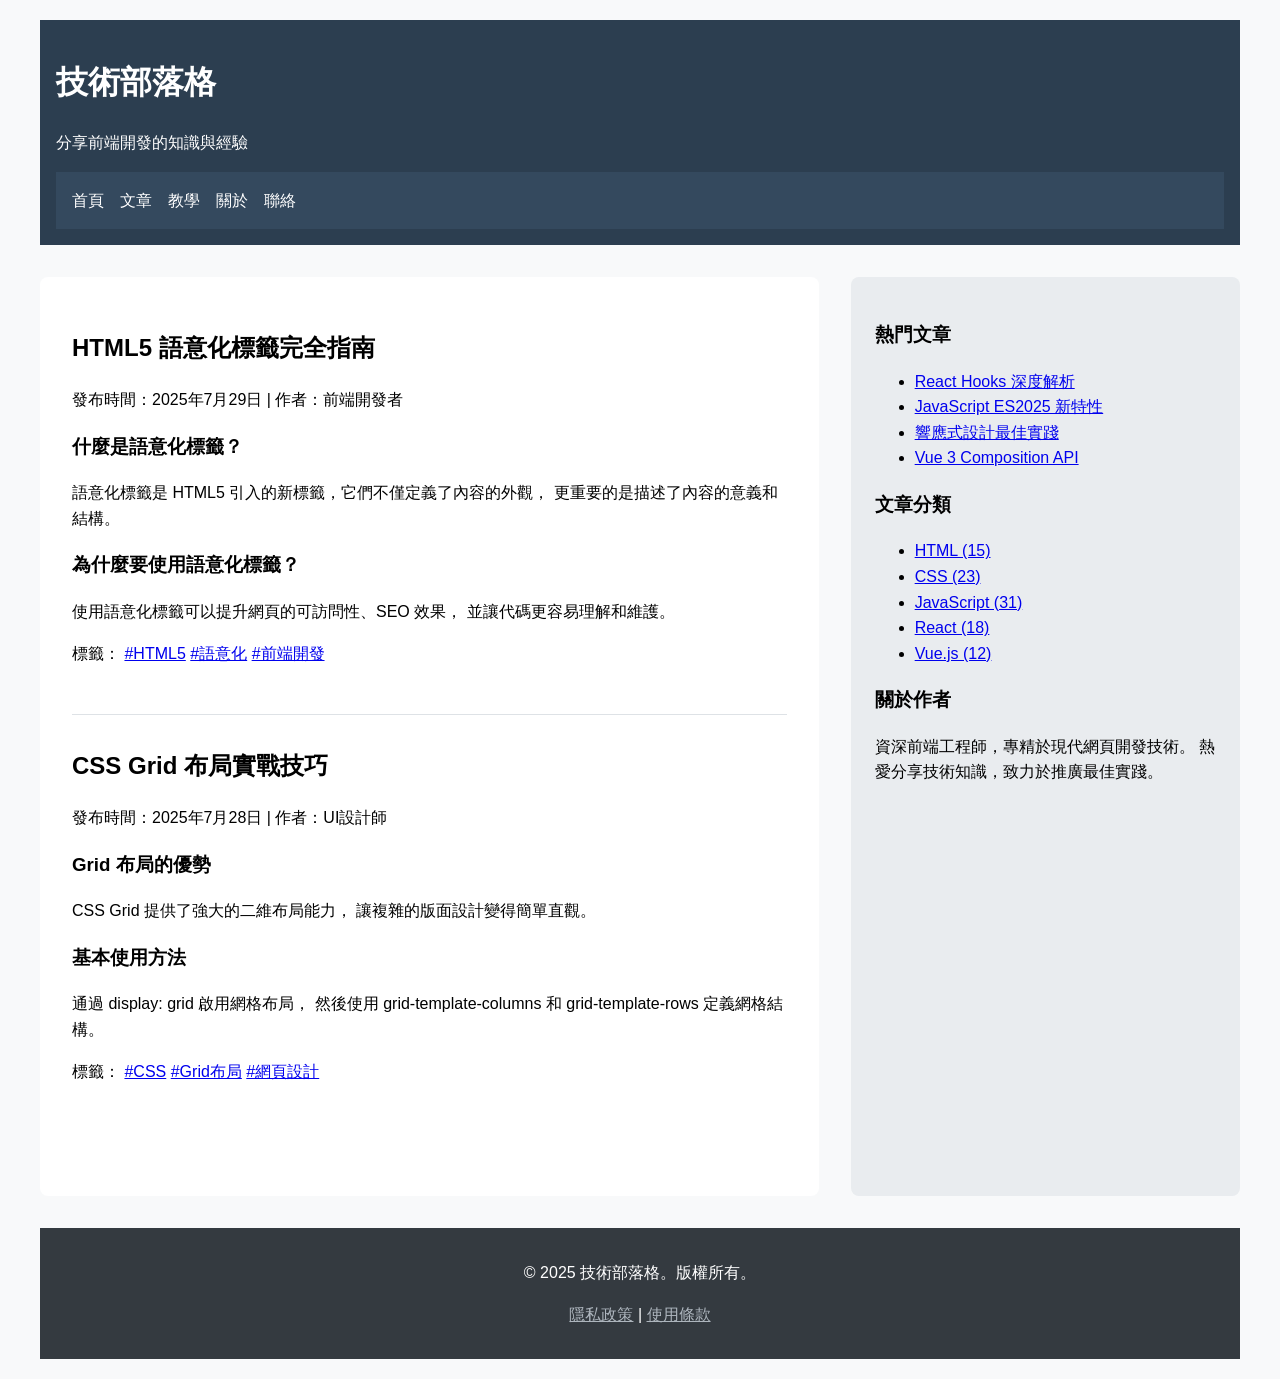
==== 5-4.homework.html @ 57f32175 "第一次上傳" ====
<!doctype html>
<html lang="zh-TW">
  <head>
    <meta charset="UTF-8" />
    <meta name="viewport" content="width=device-width, initial-scale=1.0" />
    <title>練習 1：語意化標籤重構 - 起始檔案</title>
    <style>
      body {
        font-family: "Microsoft JhengHei", sans-serif;
        line-height: 1.6;
        max-width: 1200px;
        margin: 0 auto;
        padding: 20px;
        background: #f8f9fa;
      }

      .header {
        background: #2c3e50;
        color: white;
        padding: 1rem;
        margin-bottom: 2rem;
      }

      .nav {
        background: #34495e;
        padding: 1rem;
      }

      .nav ul {
        list-style: none;
        margin: 0;
        padding: 0;
        display: flex;
        gap: 1rem;
      }

      .nav a {
        color: white;
        text-decoration: none;
      }

      .content {
        display: grid;
        grid-template-columns: 2fr 1fr;
        gap: 2rem;
        margin-bottom: 2rem;
      }

      .main-content {
        background: white;
        padding: 2rem;
        border-radius: 8px;
      }

      .sidebar {
        background: #e9ecef;
        padding: 1.5rem;
        border-radius: 8px;
      }

      .footer {
        background: #343a40;
        color: white;
        text-align: center;
        padding: 1rem;
      }

      .article {
        margin-bottom: 2rem;
        padding-bottom: 2rem;
        border-bottom: 1px solid #dee2e6;
      }

      .article:last-child {
        border-bottom: none;
      }
    </style>
  </head>
  <body>
    <!-- 任務：將以下 div 結構重構為語意化標籤 -->

    <!-- 網站標題區域 -->
    <header class="header">
      <div>
        <h1>技術部落格</h1>
        <p>分享前端開發的知識與經驗</p>
      </div>

      <!-- 導航選單 -->
      <nav class="nav">
        <ul>
          <li><a href="#home">首頁</a></li>
          <li><a href="#articles">文章</a></li>
          <li><a href="#tutorials">教學</a></li>
          <li><a href="#about">關於</a></li>
          <li><a href="#contact">聯絡</a></li>
        </ul>
      </nav>
    </header>

    <!-- 主要內容區域 -->
    <main class="content">
      <!-- 文章內容 -->
      <section class="main-content">
        <!-- 第一篇文章 -->
        <article class="article">
          <header>
            <h2>HTML5 語意化標籤完全指南</h2>
            <p>
              <time datetime="2025-07-29">發布時間：2025年7月29日 | 作者：前端開發者</time>
            </p>
          </header>

          <section>
            <h3>什麼是語意化標籤？</h3>
            <p>
              語意化標籤是 HTML5 引入的新標籤，它們不僅定義了內容的外觀，
              更重要的是描述了內容的意義和結構。
            </p>
          </section>

          <section>
            <h3>為什麼要使用語意化標籤？</h3>
            <p>
              使用語意化標籤可以提升網頁的可訪問性、SEO 效果，
              並讓代碼更容易理解和維護。
            </p>
          </section>

          <div>
            <p>
              標籤：
              <a href="#html5">#HTML5</a>
              <a href="#semantic">#語意化</a>
              <a href="#frontend">#前端開發</a>
            </p>
          </div>
        </article>

        <!-- 第二篇文章 -->
        <article class="article">
          <div>
            <h2>CSS Grid 布局實戰技巧</h2>
            <div>
              <p>發布時間：2025年7月28日 | 作者：UI設計師</p>
            </div>
          </div>

          <div>
            <h3>Grid 布局的優勢</h3>
            <p>
              CSS Grid 提供了強大的二維布局能力， 讓複雜的版面設計變得簡單直觀。
            </p>
          </div>

          <div>
            <h3>基本使用方法</h3>
            <p>
              通過 display: grid 啟用網格布局， 然後使用 grid-template-columns
              和 grid-template-rows 定義網格結構。
            </p>
          </div>

          <div>
            <p>
              標籤：
              <a href="#css">#CSS</a>
              <a href="#grid">#Grid布局</a>
              <a href="#design">#網頁設計</a>
            </p>
          </div>
        </article>
      </section>

      <!-- 側邊欄 -->
      <aside class="sidebar">
        <section>
          <h3>熱門文章</h3>
          <ul>
            <li><a href="#">React Hooks 深度解析</a></li>
            <li><a href="#">JavaScript ES2025 新特性</a></li>
            <li><a href="#">響應式設計最佳實踐</a></li>
            <li><a href="#">Vue 3 Composition API</a></li>
          </ul>
        </section>

        <section>
          <h3>文章分類</h3>
          <ul>
            <li><a href="#html">HTML (15)</a></li>
            <li><a href="#css">CSS (23)</a></li>
            <li><a href="#javascript">JavaScript (31)</a></li>
            <li><a href="#react">React (18)</a></li>
            <li><a href="#vue">Vue.js (12)</a></li>
          </ul>
        </section>

        <section>
          <h3>關於作者</h3>
          <p>
            資深前端工程師，專精於現代網頁開發技術。
            熱愛分享技術知識，致力於推廣最佳實踐。
          </p>
        </section>
      </aside>
    </main>

    <!-- 頁面底部 -->
    <footer class="footer">
      <p>&copy; 2025 技術部落格。版權所有。</p>
      <p>
        <a href="#privacy" style="color: #adb5bd">隱私政策</a> |
        <a href="#terms" style="color: #adb5bd">使用條款</a>
      </p>
    </footer>

    <!-- 重構指引：
    
    請將上述的 div 結構替換為適當的語意化標籤：
    
    1. 網站標題區域 → <header>
    2. 導航選單 → <nav>
    3. 主要內容區域 → <main>
    4. 文章內容 → <article>
    5. 文章區塊 → <section>
    6. 側邊欄 → <aside>
    7. 頁面底部 → <footer>
    8. 文章標題區域 → <header> (在 article 內)
    9. 文章底部資訊 → <footer> (在 article 內)
    10. 時間資訊 → <time datetime="">
    
    完成重構後，請確保：
    - 所有 div 都被適當的語意化標籤取代
    - 保持原有的 CSS 類別以維持樣式
    - 添加適當的 ARIA 屬性提升可訪問性
    - 確保標題層級結構正確
    -->
  </body>
</html>
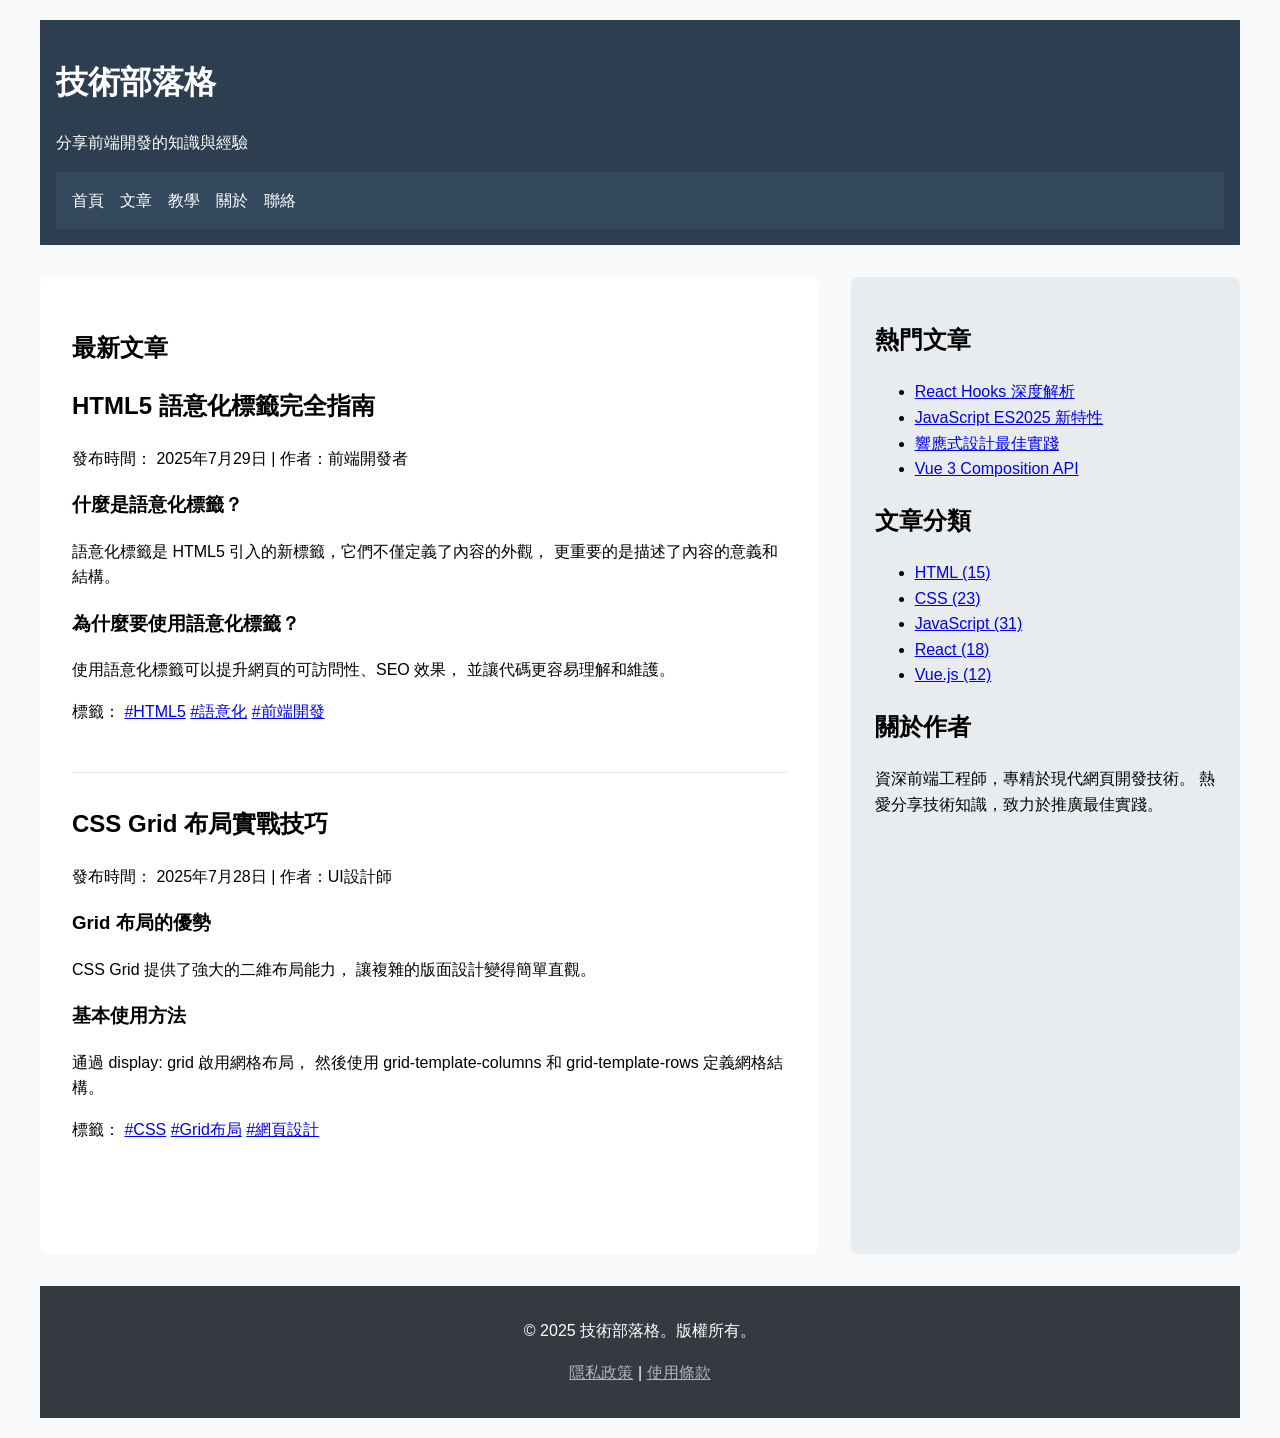
==== commit 533f7ca9: "修改" ====
--- a/5-4.homework.html
+++ b/5-4.homework.html
@@ -80,14 +80,14 @@
     <!-- 任務：將以下 div 結構重構為語意化標籤 -->
 
     <!-- 網站標題區域 -->
-    <header class="header">
+    <header class="header" role="banner">
       <div>
         <h1>技術部落格</h1>
         <p>分享前端開發的知識與經驗</p>
       </div>
 
       <!-- 導航選單 -->
-      <nav class="nav">
+      <nav class="nav" aria-label="主要導覽">
         <ul>
           <li><a href="#home">首頁</a></li>
           <li><a href="#articles">文章</a></li>
@@ -99,15 +99,19 @@
     </header>
 
     <!-- 主要內容區域 -->
-    <main class="content">
+    <main class="content" id="main-content">
       <!-- 文章內容 -->
-      <section class="main-content">
+      <section class="main-content" aria-labelledby="articles-title">
+        <h2 id="articles-title">最新文章</h2>
+
         <!-- 第一篇文章 -->
         <article class="article">
           <header>
             <h2>HTML5 語意化標籤完全指南</h2>
             <p>
-              <time datetime="2025-07-29">發布時間：2025年7月29日 | 作者：前端開發者</time>
+              發布時間：
+              <time datetime="2025-07-29">2025年7月29日</time>
+              | 作者：前端開發者
             </p>
           </header>
 
@@ -127,55 +131,57 @@
             </p>
           </section>
 
-          <div>
+          <footer>
             <p>
               標籤：
               <a href="#html5">#HTML5</a>
               <a href="#semantic">#語意化</a>
               <a href="#frontend">#前端開發</a>
             </p>
-          </div>
+          </footer>
         </article>
 
         <!-- 第二篇文章 -->
         <article class="article">
-          <div>
+          <header>
             <h2>CSS Grid 布局實戰技巧</h2>
-            <div>
-              <p>發布時間：2025年7月28日 | 作者：UI設計師</p>
-            </div>
-          </div>
-
-          <div>
+            <p>
+              發布時間：
+              <time datetime="2025-07-28">2025年7月28日</time>
+              | 作者：UI設計師
+            </p>
+          </header>
+
+          <section>
             <h3>Grid 布局的優勢</h3>
             <p>
               CSS Grid 提供了強大的二維布局能力， 讓複雜的版面設計變得簡單直觀。
             </p>
-          </div>
-
-          <div>
+          </section>
+
+          <section>
             <h3>基本使用方法</h3>
             <p>
               通過 display: grid 啟用網格布局， 然後使用 grid-template-columns
               和 grid-template-rows 定義網格結構。
             </p>
-          </div>
-
-          <div>
+          </section>
+
+          <footer>
             <p>
               標籤：
               <a href="#css">#CSS</a>
               <a href="#grid">#Grid布局</a>
               <a href="#design">#網頁設計</a>
             </p>
-          </div>
+          </footer>
         </article>
       </section>
 
       <!-- 側邊欄 -->
-      <aside class="sidebar">
+      <aside class="sidebar" aria-label="側邊欄資訊">
         <section>
-          <h3>熱門文章</h3>
+          <h2>熱門文章</h2>
           <ul>
             <li><a href="#">React Hooks 深度解析</a></li>
             <li><a href="#">JavaScript ES2025 新特性</a></li>
@@ -185,7 +191,7 @@
         </section>
 
         <section>
-          <h3>文章分類</h3>
+          <h2>文章分類</h2>
           <ul>
             <li><a href="#html">HTML (15)</a></li>
             <li><a href="#css">CSS (23)</a></li>
@@ -196,7 +202,7 @@
         </section>
 
         <section>
-          <h3>關於作者</h3>
+          <h2>關於作者</h2>
           <p>
             資深前端工程師，專精於現代網頁開發技術。
             熱愛分享技術知識，致力於推廣最佳實踐。
@@ -206,34 +212,12 @@
     </main>
 
     <!-- 頁面底部 -->
-    <footer class="footer">
+    <footer class="footer" role="contentinfo">
       <p>&copy; 2025 技術部落格。版權所有。</p>
       <p>
         <a href="#privacy" style="color: #adb5bd">隱私政策</a> |
         <a href="#terms" style="color: #adb5bd">使用條款</a>
       </p>
     </footer>
-
-    <!-- 重構指引：
-    
-    請將上述的 div 結構替換為適當的語意化標籤：
-    
-    1. 網站標題區域 → <header>
-    2. 導航選單 → <nav>
-    3. 主要內容區域 → <main>
-    4. 文章內容 → <article>
-    5. 文章區塊 → <section>
-    6. 側邊欄 → <aside>
-    7. 頁面底部 → <footer>
-    8. 文章標題區域 → <header> (在 article 內)
-    9. 文章底部資訊 → <footer> (在 article 內)
-    10. 時間資訊 → <time datetime="">
-    
-    完成重構後，請確保：
-    - 所有 div 都被適當的語意化標籤取代
-    - 保持原有的 CSS 類別以維持樣式
-    - 添加適當的 ARIA 屬性提升可訪問性
-    - 確保標題層級結構正確
-    -->
   </body>
-</html>+</html>
